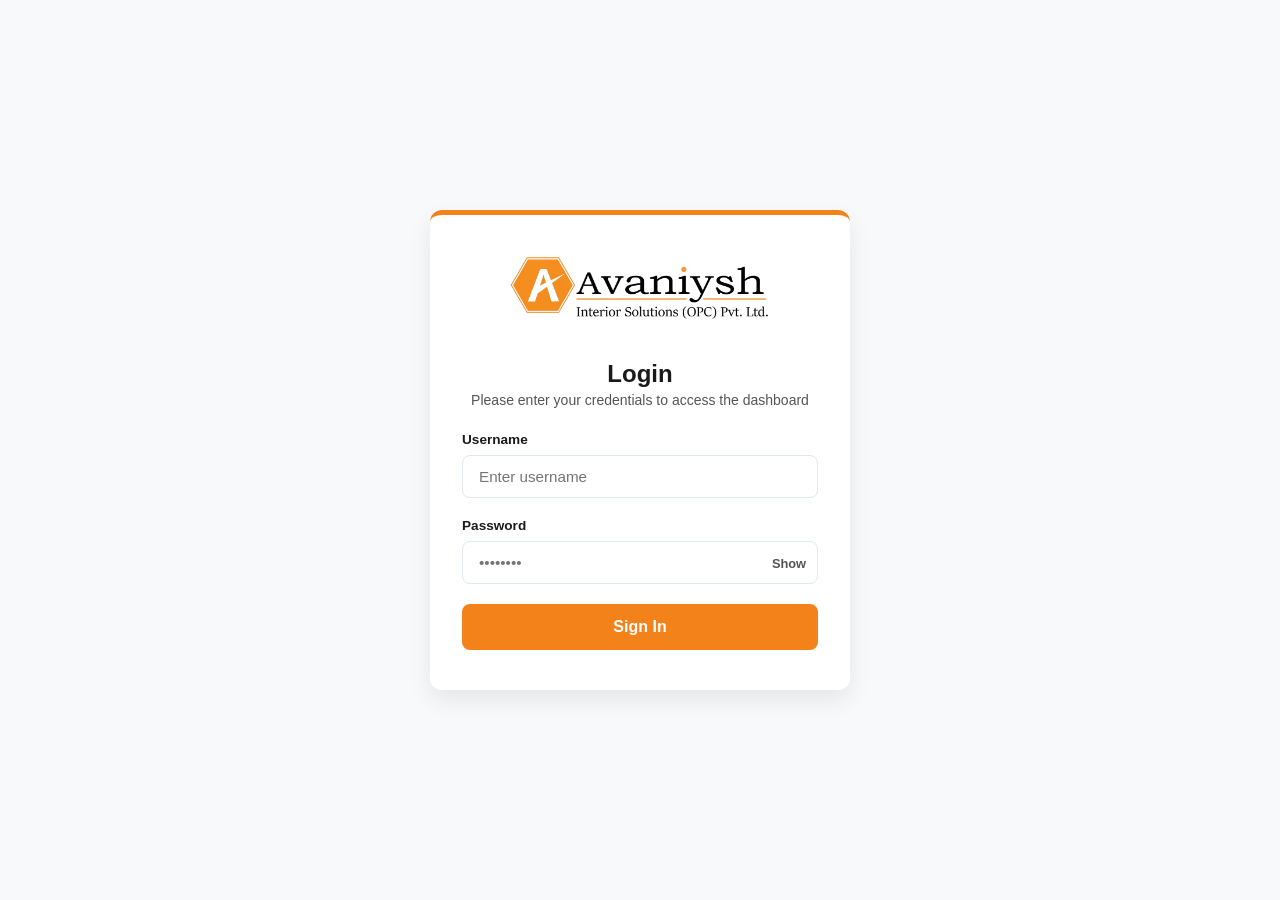
==== documents.html @ fedff1b7 "Update documents.html" ====
<!DOCTYPE html>
<html lang="en">
<head>
  <meta charset="UTF-8">
  <meta name="viewport" content="width=device-width, initial-scale=1.0">
  <title>Company Dashboard - Documents</title>
  <link rel="stylesheet" href="styles.css">
  <link rel="icon" type="image/png" href="favicon/favicon-96x96.png" sizes="96x96" />
  <link rel="icon" type="image/svg+xml" href="favicon/favicon.svg" />
  <link rel="shortcut icon" href="favicon/favicon.ico" />
  <link rel="apple-touch-icon" sizes="180x180" href="favicon/apple-touch-icon.png" />
  <link rel="manifest" href="favicon/site.webmanifest" />
  <link rel="stylesheet" href="https://cdnjs.cloudflare.com/ajax/libs/font-awesome/6.4.0/css/all.min.css">
  
  <style>
    .doc-grid {
      display: grid;
      grid-template-columns: repeat(auto-fit, minmax(260px, 1fr));
      gap: 20px;
      margin-top: 20px;
    }

    .doc-card {
      background: #ffffff;
      border-radius: 10px;
      padding: 20px;
      display: flex;
      flex-direction: column;
      justify-content: space-between;
      box-shadow: 0 4px 6px rgba(0, 0, 0, 0.05);
      border: 1px solid #e5e7eb;
      transition: all 0.3s ease;
      text-decoration: none;
      color: inherit;
      cursor: pointer;
    }

    .doc-card:hover {
      transform: translateY(-4px);
      box-shadow: 0 10px 15px rgba(0, 0, 0, 0.1);
      border-color: var(--primary-orange, #f97316);
    }

    .doc-icon {
      font-size: 2.2rem;
      color: var(--primary-orange, #f97316);
      margin-bottom: 15px;
    }

    .doc-title {
      font-size: 1.1rem;
      font-weight: 600;
      color: #1f2937;
      margin-bottom: 8px;
    }

    .doc-desc {
      font-size: 0.85rem;
      color: #6b7280;
      margin-bottom: 15px;
    }

    .doc-action {
      font-size: 0.85rem;
      font-weight: 600;
      color: #3b82f6;
      display: flex;
      align-items: center;
      gap: 5px;
    }

    .company-social-link {
      color: #f97316;
      font-size: 1.3rem;
      transition: transform 0.2s ease, opacity 0.2s ease;
      text-decoration: none;
    }

    .company-social-link:hover {
      transform: translateY(-2px);
      opacity: 0.8;
    }
  </style>
</head>
<body>
  <script>
    if (sessionStorage.getItem('isLoggedIn') !== 'true') {
      window.location.href = 'login.html';
    }
  </script>

  <div class="app-container">
    <aside class="sidebar">
      <div>
        <div class="sidebar-header">
          <img src="LOGO.png" alt="Company Logo" class="logo" onerror="this.src='https://via.placeholder.com/180x50?text=Avaniysh+Interior'">
        </div>
        <nav class="sidebar-nav">
          <ul>
            <li>
              <a href="index.html" class="nav-btn">
                <i class="fa-solid fa-house"></i> <span>Home</span>
              </a>
            </li>
            <li>
              <a href="employee.html" class="nav-btn">
                <i class="fa-solid fa-users"></i> <span>Teams</span>
              </a>
            </li>
            <li>
              <a href="systems.html" class="nav-btn" data-target="system-view">
                <i class="fa-solid fa-gears"></i> <span>Systems</span>
              </a>
            </li>
            <li>
              <a href="documents.html" class="nav-btn active">
                <i class="fa-solid fa-file-contract"></i> <span>Company Information</span>
              </a>
            </li>
          </ul>
        </nav>
      </div>

      <div class="sidebar-footer">
        <button class="btn-logout" onclick="logout()">
          <i class="fa-solid fa-right-from-bracket"></i> <span>Sign Out</span>
        </button>
      </div>
    </aside>

    <main class="main-content">
      <section id="documents-view" class="content-view active">
        <header class="page-header flex-header">
          <div>
            <h1>Company Information</h1>
            <div class="header-divider"></div>
            <div style="margin-top: 15px; color: #374151;">
              <h5 style="font-weight: 600; margin-bottom: 4px; color: #1f2937;">
                REGISTERED OFFICE:
              </h5>
              <p style="margin: 0 0 12px 0; font-size: 0.9rem; font-weight: normal; color: #4b5563;">
                B - 705, Freshia, A. G. Road, Near Kirloskar Brothers Ltd.  
                Baner Annexe, Pune, Maharashtra - 411021
              </p>

              <h5 style="font-weight: 600; margin-bottom: 4px; color: #1f2937;">
                CORPORATE OFFICE:
              </h5>
              <p style="margin: 0 0 12px 0; font-size: 0.9rem; font-weight: normal; color: #4b5563;">
                403, Treza - Business Hub, Near Mohan Nagar, Off - Pune Mumbai Highway,  
                Bitwise Lane, Baner, Pune, Maharashtra - 411045 
              </p>

              <h5 style="font-weight: 600; margin: 0 0 15px 0; color: #1f2937;">
                GST No.: <span style="font-weight: normal; color: #4b5563;">27ABCCA4759N1Z5</span>
              </h5>

              <!-- Social Links inside Company Info -->
              <div style="margin-top: 15px; padding-top: 15px; border-top: 1px solid #e5e7eb; display: flex; gap: 15px; align-items: center; flex-wrap: wrap;">
                <span style="font-weight: 600; font-size: 0.9rem; color: #1f2937;">Connect / Links:</span>
                
                <!-- Website Link -->
                <a href="https://www.avaniyshinterior.com/" target="_blank" rel="noopener noreferrer" class="company-social-link" title="Website">
                  <i class="fa-solid fa-globe"></i>
                </a>
                
                <!-- Instagram Link -->
                <a href="https://www.instagram.com/avaniyshinterior?igsh=bmRmMm9wbzVwaW41" target="_blank" rel="noopener noreferrer" class="company-social-link" title="Instagram">
                  <i class="fa-brands fa-instagram"></i>
                </a>
                
                <!-- Facebook Link -->
                <a href="https://www.facebook.com/AvaniyshInteriorSolutions#" target="_blank" rel="noopener noreferrer" class="company-social-link" title="Facebook">
                  <i class="fa-brands fa-facebook"></i>
                </a>
                
                <!-- LinkedIn Link --> 
               <a href="https://www.linkedin.com/company/team-ais/?originalSubdomain=in" target="_blank" rel="noopener noreferrer" class="company-social-link" title="LinkedIn">
                  <i class="fa-brands fa-linkedin"></i>
                </a>
              </div>
            </div>
          </div>
        </header>

        <div class="doc-grid">
          <a href="https://drive.google.com/file/d/158QeEfge1VPEpNlGc3BtA4Ik0ZC6B6Nu/view?usp=drive_link" target="_blank" rel="noopener noreferrer" class="doc-card">
            <div>
              <i class="fa-solid fa-shield-halved doc-icon"></i>
              <div class="doc-title">WC Policy</div>
            </div>
            <div class="doc-action">
              <span>View Document</span> <i class="fa-solid fa-arrow-up-right-from-square"></i>
            </div>
          </a>

          <a href="https://drive.google.com/file/d/1rmBvsczH8tBYzwG9WFYTD4ZV5AH3yl8D/view?usp=sharing" target="_blank" class="doc-card">
            <div>
              <i class="fa-solid fa-file-lines doc-icon"></i>
              <div class="doc-title">Safety Policy</div>
              <div class="doc-desc">(Please change client name as per project)</div>
            </div>
            <div class="doc-action">
              <span>View Document</span> <i class="fa-solid fa-arrow-up-right-from-square"></i>
            </div>
          </a>
        </div>
      </section>
    </main>
  </div>

  <script src="script.js"></script>
</body>
</html>
---- styles.css ----
:root {
  --primary-orange: #f38b1c;
  --primary-orange-hover: #d9740b;
  --primary-orange-light: #fff5eb;
  --primary-orange-glow: rgba(243, 139, 28, 0.25);
  
  --dark-sidebar: #1a1c23;
  --dark-sidebar-header: #111217;
  
  --text-dark: #18181b;
  --text-muted: #64748b;
  --bg-main: #f8fafc;
  --card-bg: #ffffff;
  --border-color: #e2e8f0;
  
  --shadow-sm: 0 2px 4px rgba(0,0,0,0.04);
  --shadow-md: 0 10px 25px -5px rgba(0, 0, 0, 0.08);
  --shadow-glow: 0 10px 20px -3px var(--primary-orange-glow);
}

* {
  box-sizing: border-box;
  margin: 0;
  padding: 0;
  font-family: 'Segoe UI', system-ui, -apple-system, sans-serif;
}

body {
  background-color: var(--bg-main);
  color: var(--text-dark);
  overflow-x: hidden;
}

.app-container {
  display: flex;
  min-height: 100vh;
}

/* Sidebar Styling */
.sidebar {
  width: 250px;
  background-color: #ffffff;
  border-right: 1px solid var(--border-color);
  display: flex;
  flex-direction: column;
  position: sticky;
  top: 0;
  height: 100vh;
  z-index: 100;
}

.sidebar-header {
  padding: 20px;
  text-align: center;
  border-bottom: 1px solid var(--border-color);
}

.sidebar-header .logo {
  max-width: 100%;
  height: auto;
}

.sidebar-nav ul {
  list-style: none;
  padding: 15px 0;
}

.sidebar-nav a, 
.nav-btn {
  display: flex;
  align-items: center;
  gap: 12px;
  padding: 14px 24px;
  color: var(--text-dark);
  text-decoration: none;
  font-weight: 500;
  position: relative;
  transition: all 0.25s ease;
}

.sidebar-nav a::before,
.nav-btn::before {
  content: '';
  position: absolute;
  left: 0;
  top: 0;
  bottom: 0;
  width: 4px;
  background-color: var(--primary-orange);
  transform: scaleY(0);
  transition: transform 0.2s ease;
}

.sidebar-nav a:hover,
.nav-btn:hover {
  background-color: var(--primary-orange-light);
  color: var(--primary-orange-hover);
}

.sidebar-nav a.active,
.nav-btn.active {
  background-color: var(--primary-orange-light);
  color: var(--primary-orange);
  font-weight: 600;
}

.sidebar-nav a.active::before,
.nav-btn.active::before {
  transform: scaleY(1);
}
/* Main Content Area */
.main-content {
  flex: 1;
  padding: 30px;
  max-width: calc(100vw - 250px);
}

.content-view {
  display: none;
}

.content-view.active {
  display: block;
  animation: fadeIn 0.3s ease-out forwards;
}

.page-header {
  margin-bottom: 25px;
}

.flex-header {
  display: flex;
  justify-content: space-between;
  align-items: center;
  flex-wrap: wrap;
  gap: 15px;
}

.header-divider {
  height: 3px;
  width: 60px;
  background-color: var(--primary-orange);
  margin-top: 6px;
  border-radius: 2px;
}

/* Search Box */
.search-box {
  position: relative;
  display: flex;
  align-items: center;
}

.search-box i {
  position: absolute;
  left: 14px;
  color: var(--text-muted);
}

.search-box input {
  padding: 10px 15px 10px 38px;
  border: 1px solid var(--border-color);
  border-radius: 20px;
  outline: none;
  width: 260px;
  transition: all 0.25s ease;
  font-size: 0.9rem;
}

.search-box input:focus {
  border-color: var(--primary-orange);
  box-shadow: 0 0 0 3px var(--primary-orange-glow);
  width: 300px;
}

/* Metrics Grid */
.metrics-grid {
  display: grid;
  grid-template-columns: repeat(auto-fit, minmax(200px, 1fr));
  gap: 20px;
  margin-bottom: 30px;
}

.metric-card {
  background: var(--card-bg);
  padding: 20px;
  border-radius: 12px;
  display: flex;
  align-items: center;
  gap: 18px;
  box-shadow: var(--shadow-sm);
  border: 1px solid var(--border-color);
  border-top: 4px solid var(--primary-orange);
  transition: transform 0.25s ease, box-shadow 0.25s ease;
}

.metric-card:hover {
  transform: translateY(-4px);
  box-shadow: var(--shadow-glow);
}

.metric-card i {
  font-size: 2rem;
  color: var(--primary-orange);
}

.metric-card h3 {
  font-size: 0.85rem;
  color: var(--text-muted);
  font-weight: 600;
}

.metric-card p {
  font-size: 1.6rem;
  font-weight: 700;
  color: var(--text-dark);
}

/* Section Blocks */
.section-block {
  margin-bottom: 30px;
}

.section-block h2 {
  font-size: 1.25rem;
  margin-bottom: 15px;
}

.section-subtitle {
  font-size: 0.85rem;
  color: var(--text-muted);
  margin-bottom: 15px;
}

/* Project Gallery Grid */
.gallery-grid {
  display: grid;
  grid-template-columns: repeat(auto-fit, minmax(220px, 1fr));
  gap: 18px;
}

.gallery-card {
  position: relative;
  height: 160px;
  border-radius: 10px;
  overflow: hidden;
  box-shadow: var(--shadow-sm);
  border: 1px solid var(--border-color);
}

.gallery-card img {
  width: 100%;
  height: 100%;
  object-fit: cover;
  transition: transform 0.4s ease;
}

.gallery-card span {
  position: absolute;
  bottom: 0;
  left: 0;
  right: 0;
  background: linear-gradient(0deg, rgba(0, 0, 0, 0.8) 0%, transparent 100%);
  color: #fff;
  padding: 12px 10px 8px;
  font-size: 0.85rem;
  font-weight: 600;
  text-align: center;
}

.gallery-card:hover img {
  transform: scale(1.08);
}

/* Clients Grid */
.client-grid {
  display: grid;
  grid-template-columns: repeat(auto-fit, minmax(180px, 1fr));
  gap: 15px;
}

.client-card {
  background: var(--card-bg);
  height: 90px;
  border-radius: 10px;
  display: flex;
  align-items: center;
  justify-content: center;
  border: 1px solid var(--border-color);
  font-weight: 600;
  color: var(--text-dark);
  box-shadow: var(--shadow-sm);
  transition: transform 0.2s ease, border-color 0.2s ease;
}

.client-card:hover {
  transform: translateY(-3px);
  border-color: var(--primary-orange);
}

/* Employee Directory */
.designation-group {
  margin-bottom: 35px;
}

.designation-title {
  font-size: 1.2rem;
  color: var(--text-dark);
  border-bottom: 2px solid var(--primary-orange);
  padding-bottom: 6px;
  margin-bottom: 18px;
  display: inline-block;
}

.cards-grid {
  display: grid;
  grid-template-columns: repeat(auto-fill, minmax(230px, 1fr));
  gap: 20px;
}

.employee-card {
  background: var(--card-bg);
  border-radius: 12px;
  padding: 20px;
  text-align: center;
  box-shadow: var(--shadow-sm);
  cursor: pointer;
  border: 1px solid var(--border-color);
  transition: all 0.25s ease;
}

.employee-card:hover {
  transform: translateY(-5px);
  box-shadow: var(--shadow-glow);
  border-color: var(--primary-orange);
}

.employee-card img {
  width: 85px;
  height: 85px;
  border-radius: 50%;
  margin-bottom: 12px;
  object-fit: cover;
  border: 3px solid var(--primary-orange-light);
}

.employee-card h3 {
  font-size: 1.05rem;
  margin-bottom: 4px;
}

.employee-card p {
  font-size: 0.82rem;
  color: var(--text-muted);
  margin-bottom: 3px;
}

/* Employee Profile Detailed View */
.profile-card-header {
  background: var(--card-bg);
  padding: 25px;
  border-radius: 12px;
  display: flex;
  gap: 25px;
  align-items: center;
  margin: 20px 0 30px 0;
  box-shadow: var(--shadow-sm);
  border-left: 6px solid var(--primary-orange);
  border: 1px solid var(--border-color);
  border-left-width: 6px;
}

.profile-card-header img {
  width: 100px;
  height: 100px;
  border-radius: 50%;
  object-fit: cover;
  border: 3px solid var(--primary-orange);
}

.profile-details h1 {
  font-size: 1.5rem;
  margin-bottom: 8px;
}

.profile-details p {
  margin-bottom: 4px;
  color: var(--text-muted);
  font-size: 0.9rem;
}

.btn-secondary {
  background: var(--dark-sidebar);
  color: #fff;
  border: none;
  padding: 10px 18px;
  border-radius: 8px;
  cursor: pointer;
  font-size: 0.88rem;
  transition: background 0.25s ease, transform 0.2s ease;
}

.btn-secondary:hover {
  background: var(--primary-orange);
  transform: translateX(-3px);
}

/* Sheet Cards */
.sheets-grid {
  display: grid;
  grid-template-columns: repeat(auto-fill, minmax(220px, 1fr));
  gap: 16px;
}

.sheet-card {
  background: var(--card-bg);
  border: 1px solid var(--border-color);
  border-radius: 10px;
  padding: 16px;
  display: flex;
  align-items: center;
  gap: 12px;
  cursor: pointer;
  transition: all 0.2s ease;
}

.sheet-card:hover {
  background: var(--primary-orange-light);
  border-color: var(--primary-orange);
  transform: translateY(-2px);
}

.sheet-card i {
  font-size: 1.6rem;
  color: var(--primary-orange);
}

.sheet-card h4 {
  font-size: 0.92rem;
  color: var(--text-dark);
}

/* Placeholder Screens */
.placeholder-box {
  background: var(--card-bg);
  border: 1px dashed var(--border-color);
  border-radius: 12px;
  padding: 50px;
  text-align: center;
  color: var(--text-muted);
}

.placeholder-box .icon-big {
  font-size: 3rem;
  color: var(--primary-orange);
  margin-bottom: 15px;
}

/* Modal Popup Overlay */
.modal {
  display: none;
  position: fixed;
  z-index: 1000;
  left: 0;
  top: 0;
  width: 100%;
  height: 100%;
  background-color: rgba(0, 0, 0, 0.5);
  backdrop-filter: blur(4px);
  align-items: center;
  justify-content: center;
}

.modal.show {
  display: flex;
}

.modal-content {
  background-color: var(--card-bg);
  padding: 25px;
  border-radius: 14px;
  width: 92%;
  max-width: 1100px;
  max-height: 85vh;
  display: flex;
  flex-direction: column;
  box-shadow: var(--shadow-md);
  animation: popIn 0.25s ease-out forwards;
}

.modal-header {
  display: flex;
  justify-content: space-between;
  align-items: flex-start;
  margin-bottom: 15px;
  border-bottom: 2px solid var(--border-color);
  padding-bottom: 12px;
}

.modal-header h2 {
  font-size: 1.3rem;
}

.subtitle {
  font-size: 0.85rem;
  color: var(--text-muted);
  margin-top: 2px;
}

.close-modal-btn {
  background: none;
  border: none;
  font-size: 1.8rem;
  cursor: pointer;
  color: var(--text-muted);
  line-height: 1;
}

.close-modal-btn:hover {
  color: var(--primary-orange);
}

.modal-toolbar {
  margin-bottom: 15px;
}

.modal-body {
  overflow-y: auto;
  flex: 1;
}

/* Loader Animation */
.loader {
  text-align: center;
  padding: 40px;
  font-weight: 600;
  color: var(--primary-orange);
}

.loader::before {
  content: '';
  display: block;
  width: 32px;
  height: 32px;
  margin: 0 auto 12px;
  border: 4px solid var(--primary-orange-light);
  border-top-color: var(--primary-orange);
  border-radius: 50%;
  animation: spin 0.8s linear infinite;
}

/* Table Styling */
.custom-data-table {
  width: 100%;
  border-collapse: collapse;
  font-size: 0.85rem;
}

.custom-data-table th {
  background-color: var(--dark-sidebar);
  color: #fff;
  padding: 12px;
  text-align: left;
  position: sticky;
  top: 0;
  z-index: 10;
}

.custom-data-table td {
  padding: 10px 12px;
  border-bottom: 1px solid var(--border-color);
  word-break: break-word;
}

.custom-data-table tr:nth-child(even) {
  background-color: var(--primary-orange-light);
}

.custom-data-table tr:hover {
  background-color: rgba(243, 139, 28, 0.1);
}

/* Keyframes */
@keyframes fadeIn {
  from { opacity: 0; transform: translateY(8px); }
  to { opacity: 1; transform: translateY(0); }
}

@keyframes popIn {
  from { opacity: 0; transform: scale(0.95); }
  to { opacity: 1; transform: scale(1); }
}

@keyframes spin {
  to { transform: rotate(360deg); }
}


/* Tab Buttons */
.sheet-tabs {
  display: flex;
  gap: 10px;
  margin-bottom: 20px;
}

.tab-btn {
  padding: 10px 20px;
  border: 1px solid #ccc;
  background-color: #f5f5f5;
  cursor: pointer;
  border-radius: 5px;
  font-weight: 600;
}

.tab-btn.active {
  background-color: #f38b1c;
  color: white;
  border-color: rgb(220, 158, 24);
}

/* Table Styling */
.table-container {
  overflow-x: auto;
  background: #fff;
  border-radius: 8px;
  padding: 15px;
  box-shadow: 0 2px 8px rgba(0,0,0,0.1);
}

.custom-table {
  width: 100%;
  border-collapse: collapse;
  text-align: left;
}

.custom-table th, .custom-table td {
  padding: 12px 15px;
  border-bottom: 1px solid #ddd;
}

.custom-table th {
  background-color: #f8f9fa;
  font-weight: bold;
}



 .sidebar {
      display: flex;
      flex-direction: column;
      justify-content: space-between;
      min-height: 100vh;
    }
    .sidebar-footer {
      padding: 1.5rem 1rem;
      border-top: 1px solid rgba(255, 255, 255, 0.1);
    }
    .btn-logout {
      width: 100%;
      padding: 0.75rem 1rem;
      background-color: #fe9c2b;
      color: #ffffff;
      border: none;
      border-radius: 8px;
      font-size: 0.95rem;
      font-weight: 600;
      cursor: pointer;
      display: flex;
      align-items: center;
      justify-content: center;
      gap: 0.5rem;
      transition: background-color 0.2s ease, transform 0.1s ease;
    }
    .btn-logout:hover {
      background-color: #ef7f00;
    }
    .btn-logout:active {
      transform: scale(0.98);
    }


@media (max-width: 768px) {
  
  .app-container {
    flex-direction: column;
  }

 
  .sidebar {
    width: 100%;
    height: auto;
    min-height: auto;
    position: relative;
    border-right: none;
    border-bottom: 1px solid var(--border-color);
  }

  .sidebar-header {
    padding: 12px 20px;
  }

  .sidebar-nav ul {
    display: flex;
    overflow-x: auto;

    padding: 8px 10px;
    gap: 5px;
  }

  .sidebar-nav a, 
  .nav-btn {
    padding: 8px 14px;
    white-space: nowrap;
    font-size: 0.88rem;
    border-radius: 6px;
  }

  /* Hide vertical hover indicator line on top navigation view */
  .sidebar-nav a::before,
  .nav-btn::before {
    display: none;
  }

  .sidebar-footer {
    padding: 0.8rem 1rem;
  }

  /* Main Content Adjustments */
  .main-content {
    max-width: 100%;
    width: 100%;
    padding: 15px;
  }

  /* Header & Search Bar */
  .flex-header {
    flex-direction: column;
    align-items: stretch;
  }

  .search-box, 
  .search-box input {
    width: 100%;
  }

  .search-box input:focus {
    width: 100%;
  }

  /* Metrics Grid Tweaks */
  .metrics-grid {
    grid-template-columns: repeat(auto-fit, minmax(140px, 1fr));
    gap: 12px;
  }

  .metric-card {
    padding: 15px;
    gap: 12px;
  }

  .metric-card i {
    font-size: 1.6rem;
  }

  .metric-card p {
    font-size: 1.3rem;
  }

  /* Detailed Profile Header */
  .profile-card-header {
    flex-direction: column;
    text-align: center;
    padding: 20px 15px;
    gap: 15px;
  }

  /* Scrollable Sheet Tabs on Mobile */
  .sheet-tabs {
    overflow-x: auto;
    padding-bottom: 8px;
    white-space: nowrap;
  }

  .tab-btn {
    flex-shrink: 0;
  }

  /* Modals */
  .modal-content {
    width: 95%;
    padding: 18px;
    max-height: 90vh;
  }

  .placeholder-box {
    padding: 30px 15px;
  }
}

/* Small Mobile Screens (Max-Width: 480px) */
@media (max-width: 480px) {
  /* Enforce single column for cards on very small displays */
  .metrics-grid,
  .gallery-grid,
  .client-grid,
  .cards-grid,
  .sheets-grid {
    grid-template-columns: 1fr;
  }

  .employee-card img {
    width: 70px;
    height: 70px;
  }

  .custom-data-table,
  .custom-table {
    font-size: 0.78rem;
  }
}



/* १. आयकॉनचा बॅकग्राउंड आणि आयकॉनचा रंग (निळ्याऐवजी फिकट व गडद ऑरेंज) */
.system-card-icon {
  width: 44px;
  height: 44px;
  background-color: #fff7ed; /* 👈 फिकट ऑरेंज बॅकग्राउंड (जुना: #e0f2fe) */
  color: #ea580c;            /* 👈 ऑरेंज आयकॉन (जुना: #0284c7) */
  border-radius: 10px;
  display: flex;
  align-items: center;
  justify-content: center;
  font-size: 1.2rem;
}


.btn-open-system {
  display: flex;
  align-items: center;
  justify-content: space-between;
  background-color: #e37b0d; 
  color: #ffffff !important;
  padding: 10px 16px;
  border-radius: 8px;
  text-decoration: none;
  font-size: 0.85rem;
  font-weight: 600;
  transition: background-color 0.2s ease;
}


.btn-open-system:hover {
  background-color: #d9740b; 
}
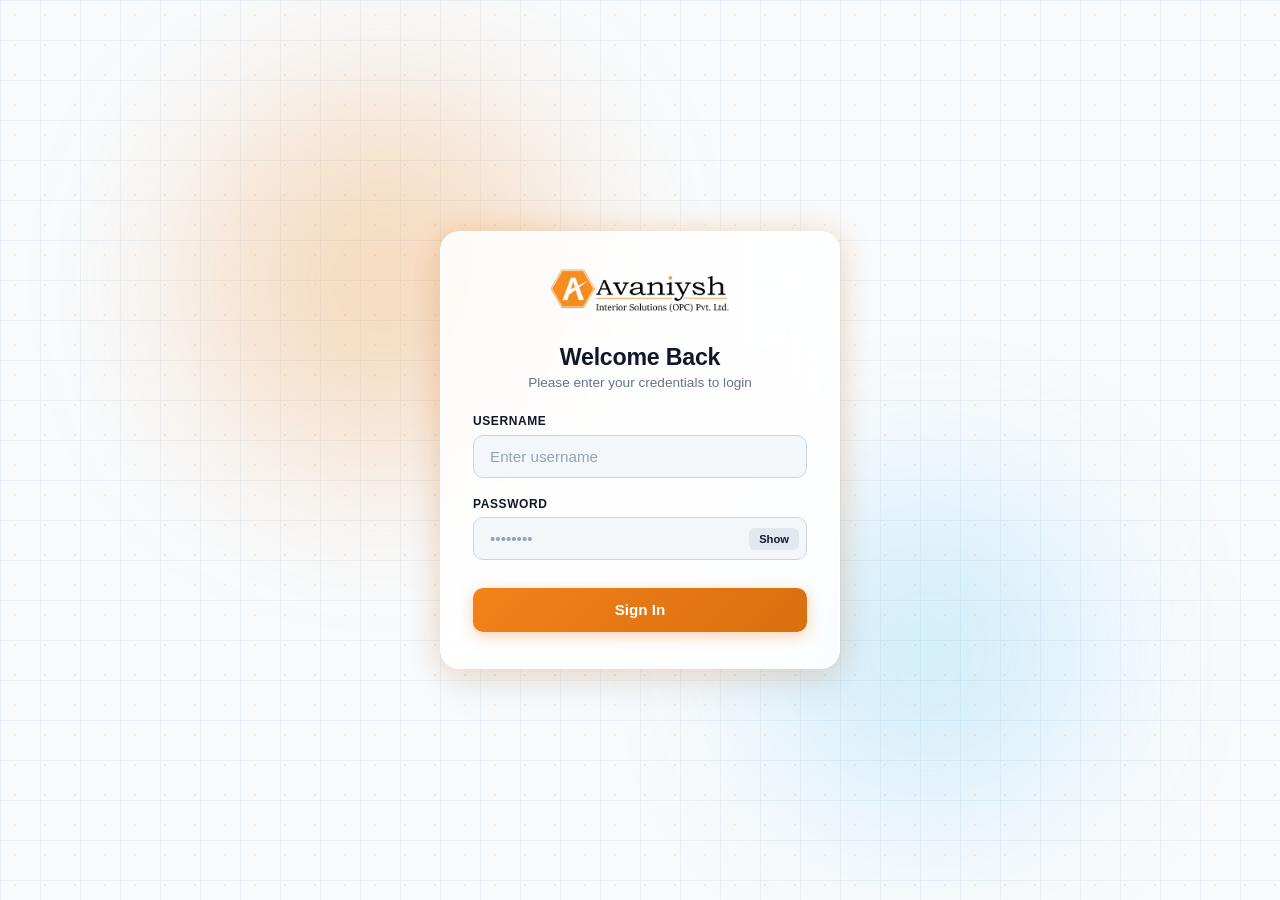
==== commit 661b6a08: "Update documents.html" ====
--- a/documents.html
+++ b/documents.html
@@ -3,7 +3,7 @@
 <head>
   <meta charset="UTF-8">
   <meta name="viewport" content="width=device-width, initial-scale=1.0">
-  <title>Company Dashboard - Documents</title>
+  <title>Company Dashboard</title>
   <link rel="stylesheet" href="styles.css">
   <link rel="icon" type="image/png" href="favicon/favicon-96x96.png" sizes="96x96" />
   <link rel="icon" type="image/svg+xml" href="favicon/favicon.svg" />
@@ -117,11 +117,19 @@
                 <i class="fa-solid fa-file-contract"></i> <span>Company Information</span>
               </a>
             </li>
+            <li>
+              <a href="https://aisopcpl.github.io/Product-Video-Library-AISOPCPL/"  target="_blank">
+                <i class="fa-solid fa-circle-play"></i>
+                <span>Product Video Library</span>
+              </a>
+            </li>
           </ul>
         </nav>
       </div>
 
       <div class="sidebar-footer">
+                      <p style="font-size: 11px; margin-bottom: 6px; text-align: center;">© <span id="year"></span> Avaniysh Interior Solutions Pvt. Ltd. All Rights Reserved.</p>
+
         <button class="btn-logout" onclick="logout()">
           <i class="fa-solid fa-right-from-bracket"></i> <span>Sign Out</span>
         </button>
@@ -156,34 +164,48 @@
               </h5>
 
               <!-- Social Links inside Company Info -->
-              <div style="margin-top: 15px; padding-top: 15px; border-top: 1px solid #e5e7eb; display: flex; gap: 15px; align-items: center; flex-wrap: wrap;">
-                <span style="font-weight: 600; font-size: 0.9rem; color: #1f2937;">Connect / Links:</span>
-                
-                <!-- Website Link -->
-                <a href="https://www.avaniyshinterior.com/" target="_blank" rel="noopener noreferrer" class="company-social-link" title="Website">
-                  <i class="fa-solid fa-globe"></i>
-                </a>
-                
-                <!-- Instagram Link -->
-                <a href="https://www.instagram.com/avaniyshinterior?igsh=bmRmMm9wbzVwaW41" target="_blank" rel="noopener noreferrer" class="company-social-link" title="Instagram">
-                  <i class="fa-brands fa-instagram"></i>
-                </a>
-                
-                <!-- Facebook Link -->
-                <a href="https://www.facebook.com/AvaniyshInteriorSolutions#" target="_blank" rel="noopener noreferrer" class="company-social-link" title="Facebook">
-                  <i class="fa-brands fa-facebook"></i>
-                </a>
-                
-                <!-- LinkedIn Link --> 
-               <a href="https://www.linkedin.com/company/team-ais/?originalSubdomain=in" target="_blank" rel="noopener noreferrer" class="company-social-link" title="LinkedIn">
-                  <i class="fa-brands fa-linkedin"></i>
-                </a>
-              </div>
+<div style="margin-top: 15px; padding-top: 15px; border-top: 1px solid #e5e7eb; display: flex; gap: 15px; align-items: center; flex-wrap: wrap;">
+  <span style="font-weight: 600; font-size: 0.9rem; color: #1f2937;">Connect / Links:</span>
+  
+  <!-- Website Link -->
+  <a href="https://www.avaniyshinterior.com/" target="_blank" rel="noopener noreferrer" class="company-social-link website" title="Website">
+    <i class="fa-solid fa-globe"></i>
+  </a>
+  
+  <!-- Instagram Link -->
+  <a href="https://www.instagram.com/avaniyshinterior?igsh=bmRmMm9wbzVwaW41" target="_blank" rel="noopener noreferrer" class="company-social-link instagram" title="Instagram">
+    <i class="fa-brands fa-instagram"></i>
+  </a>
+  
+  <!-- Facebook Link -->
+  <a href="https://www.facebook.com/AvaniyshInteriorSolutions#" target="_blank" rel="noopener noreferrer" class="company-social-link facebook" title="Facebook">
+    <i class="fa-brands fa-facebook"></i>
+  </a>
+  
+  <!-- LinkedIn Link --> 
+  <a href="https://www.linkedin.com/company/team-ais/?originalSubdomain=in" target="_blank" rel="noopener noreferrer" class="company-social-link linkedin" title="LinkedIn">
+    <i class="fa-brands fa-linkedin"></i>
+  </a>
+</div>
+
+
             </div>
           </div>
         </header>
 
         <div class="doc-grid">
+
+           <a href="https://drive.google.com/file/d/1edUcRPKtsb3VXaEeLk76_u3xt_rbvf37/view" target="_blank" rel="noopener noreferrer" class="doc-card">
+            <div>
+              <i class="fa-solid fa-file-powerpoint doc-icon"></i>
+              <div class="doc-title">Company Profile</div>
+            </div>
+            <div class="doc-action">
+              <span>View Document</span> <i class="fa-solid fa-arrow-up-right-from-square"></i>
+            </div>
+          </a>
+
+
           <a href="https://drive.google.com/file/d/158QeEfge1VPEpNlGc3BtA4Ik0ZC6B6Nu/view?usp=drive_link" target="_blank" rel="noopener noreferrer" class="doc-card">
             <div>
               <i class="fa-solid fa-shield-halved doc-icon"></i>
@@ -204,6 +226,17 @@
               <span>View Document</span> <i class="fa-solid fa-arrow-up-right-from-square"></i>
             </div>
           </a>
+
+          <a href="https://drive.google.com/file/d/1hYfBSkyPod8PMxzMrHJSAcHDyRH4TbnV/view?usp=drive_link" target="_blank" rel="noopener noreferrer" class="doc-card">
+            <div>
+              <i class="fa-solid fa-shield-halved doc-icon"></i>
+              <div class="doc-title">Safety Instruction</div>
+            </div>
+            <div class="doc-action">
+              <span>View Document</span> <i class="fa-solid fa-arrow-up-right-from-square"></i>
+            </div>
+          </a>
+          
         </div>
       </section>
     </main>
--- a/styles.css
+++ b/styles.css
@@ -1,34 +1,39 @@
 :root {
-  --primary-orange: #f38b1c;
-  --primary-orange-hover: #d9740b;
-  --primary-orange-light: #fff5eb;
-  --primary-orange-glow: rgba(243, 139, 28, 0.25);
+  /* Brand & Accent Colors (Orange Theme) */
+  --primary-accent: #f97316;          /* Bright Orange */
+  --primary-accent-hover: #ea580c;    /* Darker Orange for Hover */
+  --primary-accent-light: rgba(249, 115, 22, 0.1); /* Light Orange Tint */
+  --primary-accent-glow: rgba(249, 115, 22, 0.25);
   
-  --dark-sidebar: #1a1c23;
-  --dark-sidebar-header: #111217;
+  /* Modern Light Sidebar & Header Palette */
+  --dark-sidebar: #ffffff;            /* White Sidebar */
+  --dark-sidebar-header: #fff7ed;     /* Very Light Soft Orange Header */
   
-  --text-dark: #18181b;
+  /* Typography & Main Canvas */
+  --text-dark: #1e293b;
   --text-muted: #64748b;
-  --bg-main: #f8fafc;
+  --bg-main: #fffaf5;                 /* Soft Warm Background */
   --card-bg: #ffffff;
-  --border-color: #e2e8f0;
+  --border-color: #fed7aa;            /* Soft Orange Border */
   
-  --shadow-sm: 0 2px 4px rgba(0,0,0,0.04);
-  --shadow-md: 0 10px 25px -5px rgba(0, 0, 0, 0.08);
-  --shadow-glow: 0 10px 20px -3px var(--primary-orange-glow);
+  /* Modern Depth & Elevation */
+  --shadow-sm: 0 1px 3px rgba(0, 0, 0, 0.05), 0 1px 2px rgba(0, 0, 0, 0.03);
+  --shadow-md: 0 10px 15px -3px rgba(249, 115, 22, 0.08), 0 4px 6px -2px rgba(0, 0, 0, 0.02);
+  --shadow-glow: 0 8px 25px -4px var(--primary-accent-glow);
 }
 
 * {
   box-sizing: border-box;
   margin: 0;
   padding: 0;
-  font-family: 'Segoe UI', system-ui, -apple-system, sans-serif;
+  font-family: 'Inter', system-ui, -apple-system, BlinkMacSystemFont, 'Segoe UI', Roboto, sans-serif;
 }
 
 body {
   background-color: var(--bg-main);
   color: var(--text-dark);
   overflow-x: hidden;
+  -webkit-font-smoothing: antialiased;
 }
 
 .app-container {
@@ -36,22 +41,25 @@
   min-height: 100vh;
 }
 
-/* Sidebar Styling */
+/* Sidebar Styling (Light Theme) */
 .sidebar {
-  width: 250px;
-  background-color: #ffffff;
+  width: 260px;
+  background-color: var(--dark-sidebar);
   border-right: 1px solid var(--border-color);
   display: flex;
   flex-direction: column;
+  justify-content: space-between;
   position: sticky;
   top: 0;
   height: 100vh;
   z-index: 100;
+  box-shadow: 2px 0 10px rgba(0,0,0,0.02);
 }
 
 .sidebar-header {
-  padding: 20px;
+  padding: 24px 20px;
   text-align: center;
+  background-color: var(--dark-sidebar-header);
   border-bottom: 1px solid var(--border-color);
 }
 
@@ -62,7 +70,7 @@
 
 .sidebar-nav ul {
   list-style: none;
-  padding: 15px 0;
+  padding: 16px 12px;
 }
 
 .sidebar-nav a, 
@@ -70,12 +78,14 @@
   display: flex;
   align-items: center;
   gap: 12px;
-  padding: 14px 24px;
-  color: var(--text-dark);
+  padding: 12px 16px;
+  color: #475569;
   text-decoration: none;
   font-weight: 500;
+  border-radius: 8px;
   position: relative;
-  transition: all 0.25s ease;
+  transition: all 0.2s cubic-bezier(0.4, 0, 0.2, 1);
+  margin-bottom: 4px;
 }
 
 .sidebar-nav a::before,
@@ -83,36 +93,70 @@
   content: '';
   position: absolute;
   left: 0;
-  top: 0;
-  bottom: 0;
+  top: 50%;
+  transform: translateY(-50%) scaleY(0);
+  height: 60%;
   width: 4px;
-  background-color: var(--primary-orange);
-  transform: scaleY(0);
+  background-color: var(--primary-accent);
+  border-radius: 0 4px 4px 0;
   transition: transform 0.2s ease;
 }
 
 .sidebar-nav a:hover,
 .nav-btn:hover {
-  background-color: var(--primary-orange-light);
-  color: var(--primary-orange-hover);
+  background-color: var(--primary-accent-light);
+  color: var(--primary-accent);
 }
 
 .sidebar-nav a.active,
 .nav-btn.active {
-  background-color: var(--primary-orange-light);
-  color: var(--primary-orange);
+  background-color: var(--primary-accent-light);
+  color: var(--primary-accent);
   font-weight: 600;
 }
 
 .sidebar-nav a.active::before,
 .nav-btn.active::before {
-  transform: scaleY(1);
-}
+  transform: translateY(-50%) scaleY(1);
+}
+
+.sidebar-footer {
+  padding: 1.25rem 1rem;
+  border-top: 1px solid var(--border-color);
+}
+
+.btn-logout {
+  width: 100%;
+  padding: 0.75rem 1rem;
+  background-color: rgba(237, 132, 57, 0.838);
+  color: #000000;
+  border: 1px solid rgba(247, 169, 52, 0.838);
+  border-radius: 8px;
+  font-size: 0.9rem;
+  font-weight: 600;
+  cursor: pointer;
+  display: flex;
+  align-items: center;
+  justify-content: center;
+  gap: 0.5rem;
+  transition: all 0.2s ease;
+}
+
+.btn-logout:hover {
+      background-color: #f68e1f;
+      color: #ffffff;
+      border-color: #e87c08;
+    }
+
+.btn-logout:active {
+  transform: scale(0.98);
+}
+
 /* Main Content Area */
 .main-content {
   flex: 1;
-  padding: 30px;
-  max-width: calc(100vw - 250px);
+  padding: 36px;
+  max-width: calc(100vw - 260px);
 }
 
 .content-view {
@@ -125,7 +169,7 @@
 }
 
 .page-header {
-  margin-bottom: 25px;
+  margin-bottom: 28px;
 }
 
 .flex-header {
@@ -133,14 +177,14 @@
   justify-content: space-between;
   align-items: center;
   flex-wrap: wrap;
-  gap: 15px;
+  gap: 16px;
 }
 
 .header-divider {
   height: 3px;
-  width: 60px;
-  background-color: var(--primary-orange);
-  margin-top: 6px;
+  width: 48px;
+  background-color: var(--primary-accent);
+  margin-top: 8px;
   border-radius: 2px;
 }
 
@@ -158,91 +202,100 @@
 }
 
 .search-box input {
-  padding: 10px 15px 10px 38px;
+  padding: 10px 16px 10px 40px;
   border: 1px solid var(--border-color);
-  border-radius: 20px;
+  border-radius: 24px;
+  background-color: var(--card-bg);
   outline: none;
   width: 260px;
   transition: all 0.25s ease;
-  font-size: 0.9rem;
+  font-size: 0.88rem;
+  color: var(--text-dark);
 }
 
 .search-box input:focus {
-  border-color: var(--primary-orange);
-  box-shadow: 0 0 0 3px var(--primary-orange-glow);
-  width: 300px;
+  border-color: var(--primary-accent);
+  box-shadow: 0 0 0 3px var(--primary-accent-glow);
+  width: 310px;
 }
 
 /* Metrics Grid */
 .metrics-grid {
   display: grid;
-  grid-template-columns: repeat(auto-fit, minmax(200px, 1fr));
+  grid-template-columns: repeat(auto-fit, minmax(220px, 1fr));
   gap: 20px;
-  margin-bottom: 30px;
+  margin-bottom: 32px;
 }
 
 .metric-card {
   background: var(--card-bg);
-  padding: 20px;
-  border-radius: 12px;
+  padding: 22px;
+  border-radius: 14px;
   display: flex;
   align-items: center;
   gap: 18px;
   box-shadow: var(--shadow-sm);
   border: 1px solid var(--border-color);
-  border-top: 4px solid var(--primary-orange);
-  transition: transform 0.25s ease, box-shadow 0.25s ease;
+  transition: transform 0.25s ease, box-shadow 0.25s ease, border-color 0.25s ease;
 }
 
 .metric-card:hover {
-  transform: translateY(-4px);
+  transform: translateY(-3px);
   box-shadow: var(--shadow-glow);
+  border-color: var(--primary-accent);
 }
 
 .metric-card i {
-  font-size: 2rem;
-  color: var(--primary-orange);
+  font-size: 1.8rem;
+  color: var(--primary-accent);
+  background: var(--primary-accent-light);
+  padding: 12px;
+  border-radius: 10px;
 }
 
 .metric-card h3 {
-  font-size: 0.85rem;
+  font-size: 0.82rem;
   color: var(--text-muted);
   font-weight: 600;
+  text-transform: uppercase;
+  letter-spacing: 0.05em;
 }
 
 .metric-card p {
   font-size: 1.6rem;
   font-weight: 700;
   color: var(--text-dark);
+  margin-top: 2px;
 }
 
 /* Section Blocks */
 .section-block {
-  margin-bottom: 30px;
+  margin-bottom: 32px;
 }
 
 .section-block h2 {
   font-size: 1.25rem;
-  margin-bottom: 15px;
+  font-weight: 700;
+  margin-bottom: 12px;
 }
 
 .section-subtitle {
-  font-size: 0.85rem;
+  font-size: 0.88rem;
   color: var(--text-muted);
-  margin-bottom: 15px;
+  margin-bottom: 16px;
 }
 
 /* Project Gallery Grid */
 .gallery-grid {
   display: grid;
   grid-template-columns: repeat(auto-fit, minmax(220px, 1fr));
-  gap: 18px;
+  gap: 20px;
 }
 
 .gallery-card {
   position: relative;
-  height: 160px;
-  border-radius: 10px;
+  height: 170px;
+  border-radius: 12px;
   overflow: hidden;
   box-shadow: var(--shadow-sm);
   border: 1px solid var(--border-color);
@@ -260,29 +313,29 @@
   bottom: 0;
   left: 0;
   right: 0;
-  background: linear-gradient(0deg, rgba(0, 0, 0, 0.8) 0%, transparent 100%);
-  color: #fff;
-  padding: 12px 10px 8px;
-  font-size: 0.85rem;
+  background: linear-gradient(0deg, rgba(234, 88, 12, 0.9) 0%, transparent 100%);
+  color: #ffffff;
+  padding: 16px 12px 10px;
+  font-size: 0.88rem;
   font-weight: 600;
   text-align: center;
 }
 
 .gallery-card:hover img {
-  transform: scale(1.08);
+  transform: scale(1.06);
 }
 
 /* Clients Grid */
 .client-grid {
   display: grid;
   grid-template-columns: repeat(auto-fit, minmax(180px, 1fr));
-  gap: 15px;
+  gap: 16px;
 }
 
 .client-card {
   background: var(--card-bg);
   height: 90px;
-  border-radius: 10px;
+  border-radius: 12px;
   display: flex;
   align-items: center;
   justify-content: center;
@@ -290,25 +343,27 @@
   font-weight: 600;
   color: var(--text-dark);
   box-shadow: var(--shadow-sm);
-  transition: transform 0.2s ease, border-color 0.2s ease;
+  transition: transform 0.2s ease, border-color 0.2s ease, box-shadow 0.2s ease;
 }
 
 .client-card:hover {
   transform: translateY(-3px);
-  border-color: var(--primary-orange);
+  border-color: var(--primary-accent);
+  box-shadow: var(--shadow-md);
 }
 
 /* Employee Directory */
 .designation-group {
-  margin-bottom: 35px;
+  margin-bottom: 36px;
 }
 
 .designation-title {
-  font-size: 1.2rem;
+  font-size: 1.15rem;
+  font-weight: 700;
   color: var(--text-dark);
-  border-bottom: 2px solid var(--primary-orange);
+  border-bottom: 2px solid var(--primary-accent);
   padding-bottom: 6px;
-  margin-bottom: 18px;
+  margin-bottom: 20px;
   display: inline-block;
 }
 
@@ -320,8 +375,8 @@
 
 .employee-card {
   background: var(--card-bg);
-  border-radius: 12px;
-  padding: 20px;
+  border-radius: 14px;
+  padding: 24px 20px;
   text-align: center;
   box-shadow: var(--shadow-sm);
   cursor: pointer;
@@ -330,57 +385,57 @@
 }
 
 .employee-card:hover {
-  transform: translateY(-5px);
+  transform: translateY(-4px);
   box-shadow: var(--shadow-glow);
-  border-color: var(--primary-orange);
+  border-color: var(--primary-accent);
 }
 
 .employee-card img {
-  width: 85px;
-  height: 85px;
+  width: 80px;
+  height: 80px;
   border-radius: 50%;
-  margin-bottom: 12px;
+  margin-bottom: 14px;
   object-fit: cover;
-  border: 3px solid var(--primary-orange-light);
+  border: 3px solid var(--primary-accent-light);
 }
 
 .employee-card h3 {
-  font-size: 1.05rem;
+  font-size: 1rem;
+  font-weight: 600;
   margin-bottom: 4px;
 }
 
 .employee-card p {
   font-size: 0.82rem;
   color: var(--text-muted);
-  margin-bottom: 3px;
 }
 
 /* Employee Profile Detailed View */
 .profile-card-header {
   background: var(--card-bg);
-  padding: 25px;
-  border-radius: 12px;
-  display: flex;
-  gap: 25px;
+  padding: 28px;
+  border-radius: 14px;
+  display: flex;
+  gap: 24px;
   align-items: center;
   margin: 20px 0 30px 0;
   box-shadow: var(--shadow-sm);
-  border-left: 6px solid var(--primary-orange);
   border: 1px solid var(--border-color);
-  border-left-width: 6px;
+  border-left: 5px solid var(--primary-accent);
 }
 
 .profile-card-header img {
-  width: 100px;
-  height: 100px;
+  width: 96px;
+  height: 96px;
   border-radius: 50%;
   object-fit: cover;
-  border: 3px solid var(--primary-orange);
+  border: 3px solid var(--primary-accent);
 }
 
 .profile-details h1 {
-  font-size: 1.5rem;
-  margin-bottom: 8px;
+  font-size: 1.4rem;
+  font-weight: 700;
+  margin-bottom: 6px;
 }
 
 .profile-details p {
@@ -390,19 +445,20 @@
 }
 
 .btn-secondary {
-  background: var(--dark-sidebar);
-  color: #fff;
+  background: var(--primary-accent);
+  color: #ffffff;
   border: none;
   padding: 10px 18px;
   border-radius: 8px;
   cursor: pointer;
   font-size: 0.88rem;
+  font-weight: 500;
   transition: background 0.25s ease, transform 0.2s ease;
 }
 
 .btn-secondary:hover {
-  background: var(--primary-orange);
-  transform: translateX(-3px);
+  background: var(--primary-accent-hover);
+  transform: translateX(-2px);
 }
 
 /* Sheet Cards */
@@ -415,45 +471,46 @@
 .sheet-card {
   background: var(--card-bg);
   border: 1px solid var(--border-color);
-  border-radius: 10px;
-  padding: 16px;
-  display: flex;
-  align-items: center;
-  gap: 12px;
+  border-radius: 12px;
+  padding: 18px;
+  display: flex;
+  align-items: center;
+  gap: 14px;
   cursor: pointer;
   transition: all 0.2s ease;
 }
 
 .sheet-card:hover {
-  background: var(--primary-orange-light);
-  border-color: var(--primary-orange);
+  background: var(--primary-accent-light);
+  border-color: var(--primary-accent);
   transform: translateY(-2px);
 }
 
 .sheet-card i {
-  font-size: 1.6rem;
-  color: var(--primary-orange);
+  font-size: 1.5rem;
+  color: var(--primary-accent);
 }
 
 .sheet-card h4 {
-  font-size: 0.92rem;
+  font-size: 0.9rem;
+  font-weight: 600;
   color: var(--text-dark);
 }
 
 /* Placeholder Screens */
 .placeholder-box {
   background: var(--card-bg);
-  border: 1px dashed var(--border-color);
-  border-radius: 12px;
-  padding: 50px;
+  border: 2px dashed var(--border-color);
+  border-radius: 14px;
+  padding: 50px 20px;
   text-align: center;
   color: var(--text-muted);
 }
 
 .placeholder-box .icon-big {
   font-size: 3rem;
-  color: var(--primary-orange);
-  margin-bottom: 15px;
+  color: var(--primary-accent);
+  margin-bottom: 16px;
 }
 
 /* Modal Popup Overlay */
@@ -465,7 +522,7 @@
   top: 0;
   width: 100%;
   height: 100%;
-  background-color: rgba(0, 0, 0, 0.5);
+  background-color: rgba(15, 23, 42, 0.4);
   backdrop-filter: blur(4px);
   align-items: center;
   justify-content: center;
@@ -477,14 +534,14 @@
 
 .modal-content {
   background-color: var(--card-bg);
-  padding: 25px;
-  border-radius: 14px;
+  padding: 28px;
+  border-radius: 16px;
   width: 92%;
   max-width: 1100px;
   max-height: 85vh;
   display: flex;
   flex-direction: column;
-  box-shadow: var(--shadow-md);
+  box-shadow: 0 20px 25px -5px rgba(249, 115, 22, 0.1), 0 10px 10px -5px rgba(0, 0, 0, 0.04);
   animation: popIn 0.25s ease-out forwards;
 }
 
@@ -492,13 +549,14 @@
   display: flex;
   justify-content: space-between;
   align-items: flex-start;
-  margin-bottom: 15px;
-  border-bottom: 2px solid var(--border-color);
-  padding-bottom: 12px;
+  margin-bottom: 16px;
+  border-bottom: 1px solid var(--border-color);
+  padding-bottom: 14px;
 }
 
 .modal-header h2 {
   font-size: 1.3rem;
+  font-weight: 700;
 }
 
 .subtitle {
@@ -510,18 +568,19 @@
 .close-modal-btn {
   background: none;
   border: none;
-  font-size: 1.8rem;
+  font-size: 1.6rem;
   cursor: pointer;
   color: var(--text-muted);
   line-height: 1;
+  transition: color 0.2s ease;
 }
 
 .close-modal-btn:hover {
-  color: var(--primary-orange);
+  color: var(--primary-accent);
 }
 
 .modal-toolbar {
-  margin-bottom: 15px;
+  margin-bottom: 16px;
 }
 
 .modal-body {
@@ -534,7 +593,7 @@
   text-align: center;
   padding: 40px;
   font-weight: 600;
-  color: var(--primary-orange);
+  color: var(--primary-accent);
 }
 
 .loader::before {
@@ -543,51 +602,141 @@
   width: 32px;
   height: 32px;
   margin: 0 auto 12px;
-  border: 4px solid var(--primary-orange-light);
-  border-top-color: var(--primary-orange);
+  border: 3px solid var(--primary-accent-light);
+  border-top-color: var(--primary-accent);
   border-radius: 50%;
   animation: spin 0.8s linear infinite;
 }
 
+/* Tab Buttons */
+.sheet-tabs {
+  display: flex;
+  gap: 8px;
+  margin-bottom: 20px;
+}
+
+.tab-btn {
+  padding: 8px 18px;
+  border: 1px solid var(--border-color);
+  background-color: var(--card-bg);
+  color: var(--text-muted);
+  cursor: pointer;
+  border-radius: 8px;
+  font-weight: 600;
+  font-size: 0.88rem;
+  transition: all 0.2s ease;
+}
+
+.tab-btn.active {
+  background-color: var(--primary-accent);
+  color: #ffffff;
+  border-color: var(--primary-accent);
+}
+
 /* Table Styling */
+.table-container {
+  overflow-x: auto;
+  background: var(--card-bg);
+  border-radius: 12px;
+  padding: 12px;
+  border: 1px solid var(--border-color);
+}
+
+.custom-table,
 .custom-data-table {
   width: 100%;
   border-collapse: collapse;
-  font-size: 0.85rem;
-}
-
+  font-size: 0.88rem;
+}
+
+.custom-table th, 
 .custom-data-table th {
-  background-color: var(--dark-sidebar);
-  color: #fff;
-  padding: 12px;
+  background-color: #fff7ed; /* Light Orange Header */
+  color: var(--primary-accent-hover);
+  padding: 12px 16px;
   text-align: left;
+  font-weight: 600;
   position: sticky;
   top: 0;
   z-index: 10;
-}
-
+  border-bottom: 2px solid var(--border-color);
+}
+
+.custom-table td,
 .custom-data-table td {
-  padding: 10px 12px;
+  padding: 12px 16px;
   border-bottom: 1px solid var(--border-color);
-  word-break: break-word;
-}
-
-.custom-data-table tr:nth-child(even) {
-  background-color: var(--primary-orange-light);
-}
-
+  color: var(--text-dark);
+}
+
+.custom-table tr:hover,
 .custom-data-table tr:hover {
-  background-color: rgba(243, 139, 28, 0.1);
-}
-
-/* Keyframes */
+  background-color: var(--primary-accent-light);
+}
+
+/* Dynamic Cards / System Section */
+.system-card-icon {
+  width: 44px;
+  height: 44px;
+  background-color: var(--primary-accent-light);
+  color: var(--primary-accent);
+  border-radius: 10px;
+  display: flex;
+  align-items: center;
+  justify-content: center;
+  font-size: 1.2rem;
+}
+
+.btn-open-system {
+  display: flex;
+  align-items: center;
+  justify-content: space-between;
+  background-color: var(--primary-accent);
+  color: #ffffff !important;
+  padding: 10px 16px;
+  border-radius: 8px;
+  text-decoration: none;
+  font-size: 0.88rem;
+  font-weight: 600;
+  transition: background-color 0.2s ease, transform 0.1s ease;
+}
+
+.btn-open-system:hover {
+  background-color: var(--primary-accent-hover);
+}
+
+.btn-open-system:active {
+  transform: scale(0.98);
+}
+
+/* Social Links Base Style */
+.company-social-link {
+  font-size: 1.3rem;
+  transition: transform 0.2s ease, opacity 0.2s ease;
+  text-decoration: none;
+  display: inline-flex;
+  align-items: center;
+  justify-content: center;
+}
+
+.company-social-link:hover {
+  transform: translateY(-2px);
+  opacity: 0.85;
+}
+
+.company-social-link.website { color: #ea580c; }
+.company-social-link.instagram { color: #ec4899; }
+.company-social-link.facebook { color: #2563eb; }
+.company-social-link.linkedin { color: #0284c7; }
+
+/* Keyframe Animations */
 @keyframes fadeIn {
-  from { opacity: 0; transform: translateY(8px); }
+  from { opacity: 0; transform: translateY(6px); }
   to { opacity: 1; transform: translateY(0); }
 }
 
 @keyframes popIn {
-  from { opacity: 0; transform: scale(0.95); }
+  from { opacity: 0; transform: scale(0.96); }
   to { opacity: 1; transform: scale(1); }
 }
 
@@ -595,144 +744,49 @@
   to { transform: rotate(360deg); }
 }
 
-
-/* Tab Buttons */
-.sheet-tabs {
-  display: flex;
-  gap: 10px;
-  margin-bottom: 20px;
-}
-
-.tab-btn {
-  padding: 10px 20px;
-  border: 1px solid #ccc;
-  background-color: #f5f5f5;
-  cursor: pointer;
-  border-radius: 5px;
-  font-weight: 600;
-}
-
-.tab-btn.active {
-  background-color: #f38b1c;
-  color: white;
-  border-color: rgb(220, 158, 24);
-}
-
-/* Table Styling */
-.table-container {
-  overflow-x: auto;
-  background: #fff;
-  border-radius: 8px;
-  padding: 15px;
-  box-shadow: 0 2px 8px rgba(0,0,0,0.1);
-}
-
-.custom-table {
-  width: 100%;
-  border-collapse: collapse;
-  text-align: left;
-}
-
-.custom-table th, .custom-table td {
-  padding: 12px 15px;
-  border-bottom: 1px solid #ddd;
-}
-
-.custom-table th {
-  background-color: #f8f9fa;
-  font-weight: bold;
-}
-
-
-
- .sidebar {
-      display: flex;
-      flex-direction: column;
-      justify-content: space-between;
-      min-height: 100vh;
-    }
-    .sidebar-footer {
-      padding: 1.5rem 1rem;
-      border-top: 1px solid rgba(255, 255, 255, 0.1);
-    }
-    .btn-logout {
-      width: 100%;
-      padding: 0.75rem 1rem;
-      background-color: #fe9c2b;
-      color: #ffffff;
-      border: none;
-      border-radius: 8px;
-      font-size: 0.95rem;
-      font-weight: 600;
-      cursor: pointer;
-      display: flex;
-      align-items: center;
-      justify-content: center;
-      gap: 0.5rem;
-      transition: background-color 0.2s ease, transform 0.1s ease;
-    }
-    .btn-logout:hover {
-      background-color: #ef7f00;
-    }
-    .btn-logout:active {
-      transform: scale(0.98);
-    }
-
-
+/* Responsive Adjustments */
 @media (max-width: 768px) {
-  
   .app-container {
     flex-direction: column;
   }
 
- 
   .sidebar {
     width: 100%;
-    height: auto;
-    min-height: auto;
+    height: 100%;
     position: relative;
     border-right: none;
     border-bottom: 1px solid var(--border-color);
   }
 
   .sidebar-header {
-    padding: 12px 20px;
+    padding: 16px 20px;
   }
 
   .sidebar-nav ul {
     display: flex;
     overflow-x: auto;
-
-    padding: 8px 10px;
-    gap: 5px;
+    padding: 10px;
+    gap: 6px;
   }
 
   .sidebar-nav a, 
   .nav-btn {
     padding: 8px 14px;
     white-space: nowrap;
-    font-size: 0.88rem;
-    border-radius: 6px;
-  }
-
-  /* Hide vertical hover indicator line on top navigation view */
+    font-size: 0.85rem;
+    margin-bottom: 0;
+  }
+
   .sidebar-nav a::before,
   .nav-btn::before {
     display: none;
   }
 
-  .sidebar-footer {
-    padding: 0.8rem 1rem;
-  }
-
-  /* Main Content Adjustments */
   .main-content {
     max-width: 100%;
-    width: 100%;
-    padding: 15px;
-  }
-
-  /* Header & Search Bar */
+    padding: 20px 16px;
+  }
+
   .flex-header {
     flex-direction: column;
     align-items: stretch;
@@ -747,59 +801,28 @@
     width: 100%;
   }
 
-  /* Metrics Grid Tweaks */
   .metrics-grid {
-    grid-template-columns: repeat(auto-fit, minmax(140px, 1fr));
+    grid-template-columns: repeat(auto-fit, minmax(150px, 1fr));
     gap: 12px;
   }
 
-  .metric-card {
-    padding: 15px;
-    gap: 12px;
-  }
-
-  .metric-card i {
-    font-size: 1.6rem;
-  }
-
-  .metric-card p {
-    font-size: 1.3rem;
-  }
-
-  /* Detailed Profile Header */
   .profile-card-header {
     flex-direction: column;
     text-align: center;
-    padding: 20px 15px;
-    gap: 15px;
-  }
-
-  /* Scrollable Sheet Tabs on Mobile */
+    padding: 20px 16px;
+  }
+
   .sheet-tabs {
     overflow-x: auto;
-    padding-bottom: 8px;
-    white-space: nowrap;
+    padding-bottom: 6px;
   }
 
   .tab-btn {
     flex-shrink: 0;
   }
-
-  /* Modals */
-  .modal-content {
-    width: 95%;
-    padding: 18px;
-    max-height: 90vh;
-  }
-
-  .placeholder-box {
-    padding: 30px 15px;
-  }
-}
-
-/* Small Mobile Screens (Max-Width: 480px) */
+}
+
 @media (max-width: 480px) {
-  /* Enforce single column for cards on very small displays */
   .metrics-grid,
   .gallery-grid,
   .client-grid,
@@ -809,47 +832,12 @@
   }
 
   .employee-card img {
-    width: 70px;
-    height: 70px;
+    width: 72px;
+    height: 72px;
   }
 
   .custom-data-table,
   .custom-table {
-    font-size: 0.78rem;
-  }
-}
-
-
-
-/* १. आयकॉनचा बॅकग्राउंड आणि आयकॉनचा रंग (निळ्याऐवजी फिकट व गडद ऑरेंज) */
-.system-card-icon {
-  width: 44px;
-  height: 44px;
-  background-color: #fff7ed; /* 👈 फिकट ऑरेंज बॅकग्राउंड (जुना: #e0f2fe) */
-  color: #ea580c;            /* 👈 ऑरेंज आयकॉन (जुना: #0284c7) */
-  border-radius: 10px;
-  display: flex;
-  align-items: center;
-  justify-content: center;
-  font-size: 1.2rem;
-}
-
-
-.btn-open-system {
-  display: flex;
-  align-items: center;
-  justify-content: space-between;
-  background-color: #e37b0d; 
-  color: #ffffff !important;
-  padding: 10px 16px;
-  border-radius: 8px;
-  text-decoration: none;
-  font-size: 0.85rem;
-  font-weight: 600;
-  transition: background-color 0.2s ease;
-}
-
-
-.btn-open-system:hover {
-  background-color: #d9740b; 
-}+    font-size: 0.8rem;
+  }
+}
